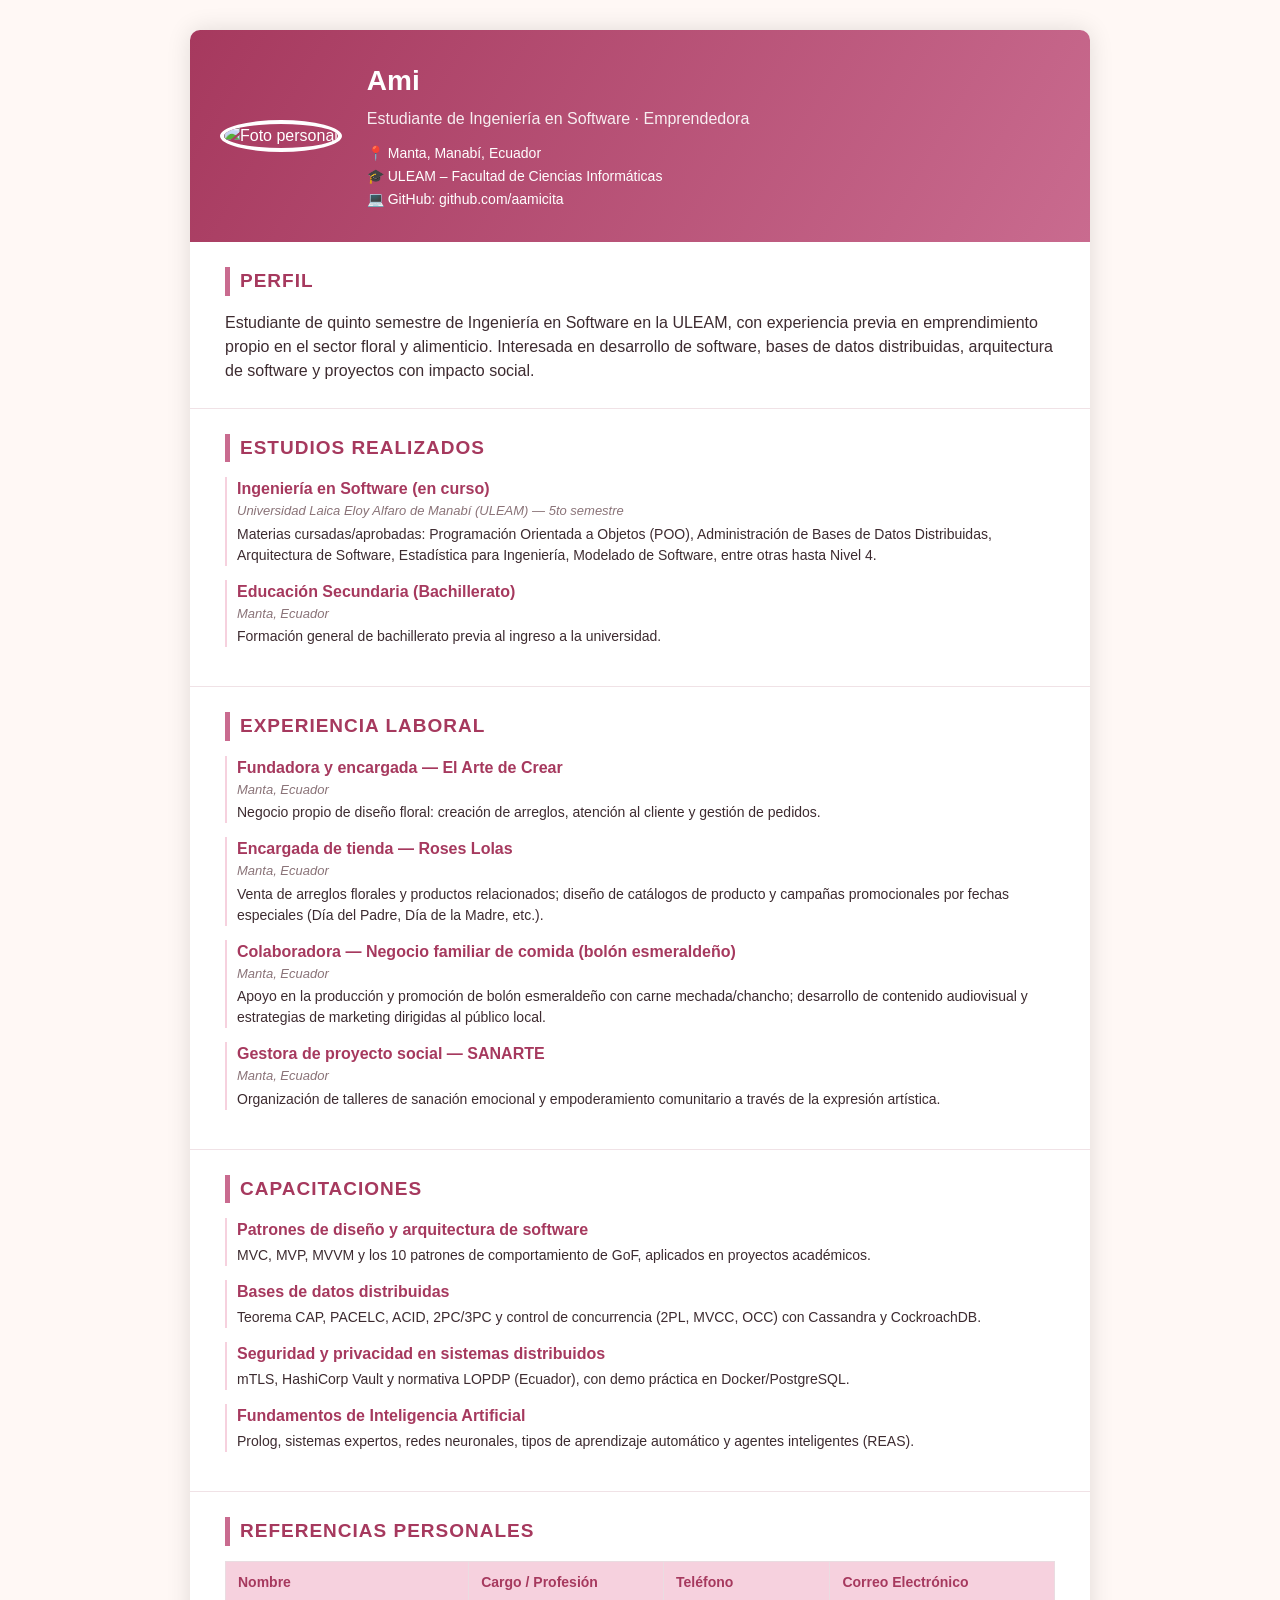
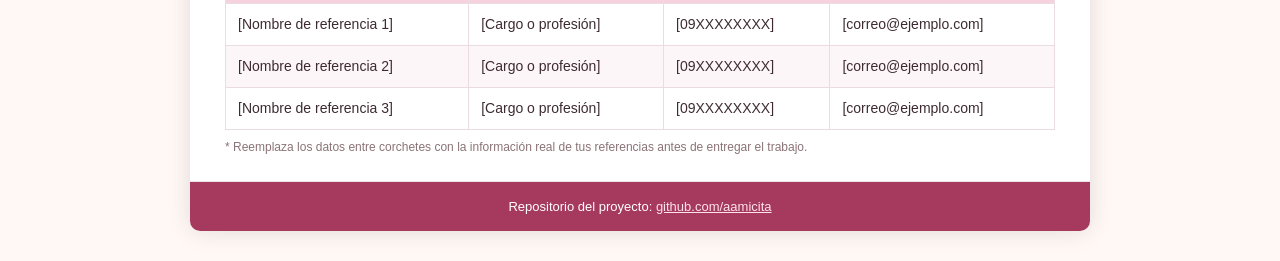
==== index.html @ 1b0b75f3 "Add files via upload" ====
<!DOCTYPE html>
<html lang="es">
<head>
<meta charset="UTF-8">
<title>Hoja de Vida - Ami</title>
<style>
  :root{
    --rosa-oscuro:#a6395e;
    --rosa-medio:#c96b8f;
    --rosa-claro:#f6d1de;
    --crema:#fff8f5;
    --texto:#3d2b30;
  }
  *{box-sizing:border-box; margin:0; padding:0;}
  body{
    font-family: 'Segoe UI', Arial, sans-serif;
    background:var(--crema);
    color:var(--texto);
    line-height:1.5;
  }

  /* ---------- Contenedor general ---------- */
  #contenedor-principal{
    max-width:900px;
    margin:30px auto;
    background:#ffffff;
    box-shadow:0 0 25px rgba(0,0,0,0.12);
    border-radius:10px;
    overflow:hidden;
  }

  /* ---------- Encabezado / datos personales ---------- */
  #datos-personales{
    display:flex;
    align-items:center;
    gap:25px;
    background:linear-gradient(120deg, var(--rosa-oscuro), var(--rosa-medio));
    color:#fff;
    padding:30px;
  }
  #foto-contenedor img{
    width:150px;
    height:150px;
    object-fit:cover;
    border-radius:50%;
    border:4px solid #fff;
  }
  #info-personal h1{
    font-size:28px;
    margin-bottom:5px;
  }
  #info-personal h2{
    font-weight:400;
    font-size:16px;
    opacity:0.9;
    margin-bottom:12px;
  }
  #info-personal p{ font-size:14px; margin:2px 0; }

  /* ---------- Secciones generales ---------- */
  .seccion{
    padding:25px 35px;
    border-bottom:1px solid #f0e2e6;
  }
  .seccion h3{
    color:var(--rosa-oscuro);
    font-size:19px;
    text-transform:uppercase;
    letter-spacing:1px;
    border-left:5px solid var(--rosa-medio);
    padding-left:10px;
    margin-bottom:15px;
  }

  /* ---------- Estudios / experiencia / capacitaciones ---------- */
  .item{
    margin-bottom:14px;
    padding-left:10px;
    border-left:2px solid var(--rosa-claro);
  }
  .item .titulo{
    font-weight:600;
    color:var(--rosa-oscuro);
  }
  .item .fecha{
    font-size:13px;
    color:#8a7378;
    font-style:italic;
  }
  .item .detalle{
    font-size:14px;
    margin-top:3px;
  }

  /* ---------- Tabla de referencias ---------- */
  table{
    width:100%;
    border-collapse:collapse;
    font-size:14px;
  }
  th, td{
    padding:10px 12px;
    text-align:left;
    border:1px solid #eadce1;
  }
  th{
    background:var(--rosa-claro);
    color:var(--rosa-oscuro);
  }
  tr:nth-child(even){ background:#fdf6f8; }

  /* ---------- Pie de página ---------- */
  #pie-pagina{
    background:var(--rosa-oscuro);
    color:#fff;
    text-align:center;
    padding:15px;
    font-size:13px;
  }
  #pie-pagina a{ color:#ffe3ec; }

  @media print{
    body{ background:#fff; }
    #contenedor-principal{ box-shadow:none; margin:0; max-width:100%; }
  }
</style>
</head>
<body>

<div id="contenedor-principal">

  <!-- Contenedor: Datos personales -->
  <div id="datos-personales">
    <div id="foto-contenedor">
      <img src="img/foto-perfil.svg" alt="Foto personal">
    </div>
    <div id="info-personal">
      <h1>Ami</h1>
      <h2>Estudiante de Ingeniería en Software · Emprendedora</h2>
      <p>📍 Manta, Manabí, Ecuador</p>
      <p>🎓 ULEAM – Facultad de Ciencias Informáticas</p>
      <p>💻 GitHub: github.com/aamicita</p>
    </div>
  </div>

  <!-- Contenedor: Perfil breve -->
  <div class="seccion">
    <h3>Perfil</h3>
    <p>Estudiante de quinto semestre de Ingeniería en Software en la ULEAM, con experiencia previa en
    emprendimiento propio en el sector floral y alimenticio. Interesada en desarrollo de software,
    bases de datos distribuidas, arquitectura de software y proyectos con impacto social.</p>
  </div>

  <!-- Contenedor: Estudios realizados -->
  <div class="seccion" id="estudios">
    <h3>Estudios Realizados</h3>
    <div class="item">
      <div class="titulo">Ingeniería en Software (en curso)</div>
      <div class="fecha">Universidad Laica Eloy Alfaro de Manabí (ULEAM) — 5to semestre</div>
      <div class="detalle">
        Materias cursadas/aprobadas: Programación Orientada a Objetos (POO), Administración de Bases
        de Datos Distribuidas, Arquitectura de Software, Estadística para Ingeniería, Modelado de
        Software, entre otras hasta Nivel 4.
      </div>
    </div>
    <div class="item">
      <div class="titulo">Educación Secundaria (Bachillerato)</div>
      <div class="fecha">Manta, Ecuador</div>
      <div class="detalle">Formación general de bachillerato previa al ingreso a la universidad.</div>
    </div>
  </div>

  <!-- Contenedor: Experiencia laboral -->
  <div class="seccion" id="experiencia">
    <h3>Experiencia Laboral</h3>
    <div class="item">
      <div class="titulo">Fundadora y encargada — El Arte de Crear</div>
      <div class="fecha">Manta, Ecuador</div>
      <div class="detalle">
        Negocio propio de diseño floral: creación de arreglos, atención al cliente y gestión de pedidos.
      </div>
    </div>
    <div class="item">
      <div class="titulo">Encargada de tienda — Roses Lolas</div>
      <div class="fecha">Manta, Ecuador</div>
      <div class="detalle">
        Venta de arreglos florales y productos relacionados; diseño de catálogos de producto y
        campañas promocionales por fechas especiales (Día del Padre, Día de la Madre, etc.).
      </div>
    </div>
    <div class="item">
      <div class="titulo">Colaboradora — Negocio familiar de comida (bolón esmeraldeño)</div>
      <div class="fecha">Manta, Ecuador</div>
      <div class="detalle">
        Apoyo en la producción y promoción de bolón esmeraldeño con carne mechada/chancho; desarrollo
        de contenido audiovisual y estrategias de marketing dirigidas al público local.
      </div>
    </div>
    <div class="item">
      <div class="titulo">Gestora de proyecto social — SANARTE</div>
      <div class="fecha">Manta, Ecuador</div>
      <div class="detalle">
        Organización de talleres de sanación emocional y empoderamiento comunitario a través de la
        expresión artística.
      </div>
    </div>
  </div>

  <!-- Contenedor: Capacitaciones -->
  <div class="seccion" id="capacitaciones">
    <h3>Capacitaciones</h3>
    <div class="item">
      <div class="titulo">Patrones de diseño y arquitectura de software</div>
      <div class="detalle">MVC, MVP, MVVM y los 10 patrones de comportamiento de GoF, aplicados en proyectos académicos.</div>
    </div>
    <div class="item">
      <div class="titulo">Bases de datos distribuidas</div>
      <div class="detalle">Teorema CAP, PACELC, ACID, 2PC/3PC y control de concurrencia (2PL, MVCC, OCC) con Cassandra y CockroachDB.</div>
    </div>
    <div class="item">
      <div class="titulo">Seguridad y privacidad en sistemas distribuidos</div>
      <div class="detalle">mTLS, HashiCorp Vault y normativa LOPDP (Ecuador), con demo práctica en Docker/PostgreSQL.</div>
    </div>
    <div class="item">
      <div class="titulo">Fundamentos de Inteligencia Artificial</div>
      <div class="detalle">Prolog, sistemas expertos, redes neuronales, tipos de aprendizaje automático y agentes inteligentes (REAS).</div>
    </div>
  </div>

  <!-- Contenedor: Referencias personales -->
  <div class="seccion" id="referencias">
    <h3>Referencias Personales</h3>
    <table>
      <thead>
        <tr>
          <th>Nombre</th>
          <th>Cargo / Profesión</th>
          <th>Teléfono</th>
          <th>Correo Electrónico</th>
        </tr>
      </thead>
      <tbody>
        <tr>
          <td>[Nombre de referencia 1]</td>
          <td>[Cargo o profesión]</td>
          <td>[09XXXXXXXX]</td>
          <td>[correo@ejemplo.com]</td>
        </tr>
        <tr>
          <td>[Nombre de referencia 2]</td>
          <td>[Cargo o profesión]</td>
          <td>[09XXXXXXXX]</td>
          <td>[correo@ejemplo.com]</td>
        </tr>
        <tr>
          <td>[Nombre de referencia 3]</td>
          <td>[Cargo o profesión]</td>
          <td>[09XXXXXXXX]</td>
          <td>[correo@ejemplo.com]</td>
        </tr>
      </tbody>
    </table>
    <p style="font-size:12px; color:#8a7378; margin-top:8px;">
      * Reemplaza los datos entre corchetes con la información real de tus referencias antes de entregar el trabajo.
    </p>
  </div>

  <div id="pie-pagina">
    Repositorio del proyecto: <a href="https://github.com/aamicita">github.com/aamicita</a>
  </div>

</div>
</body>
</html>
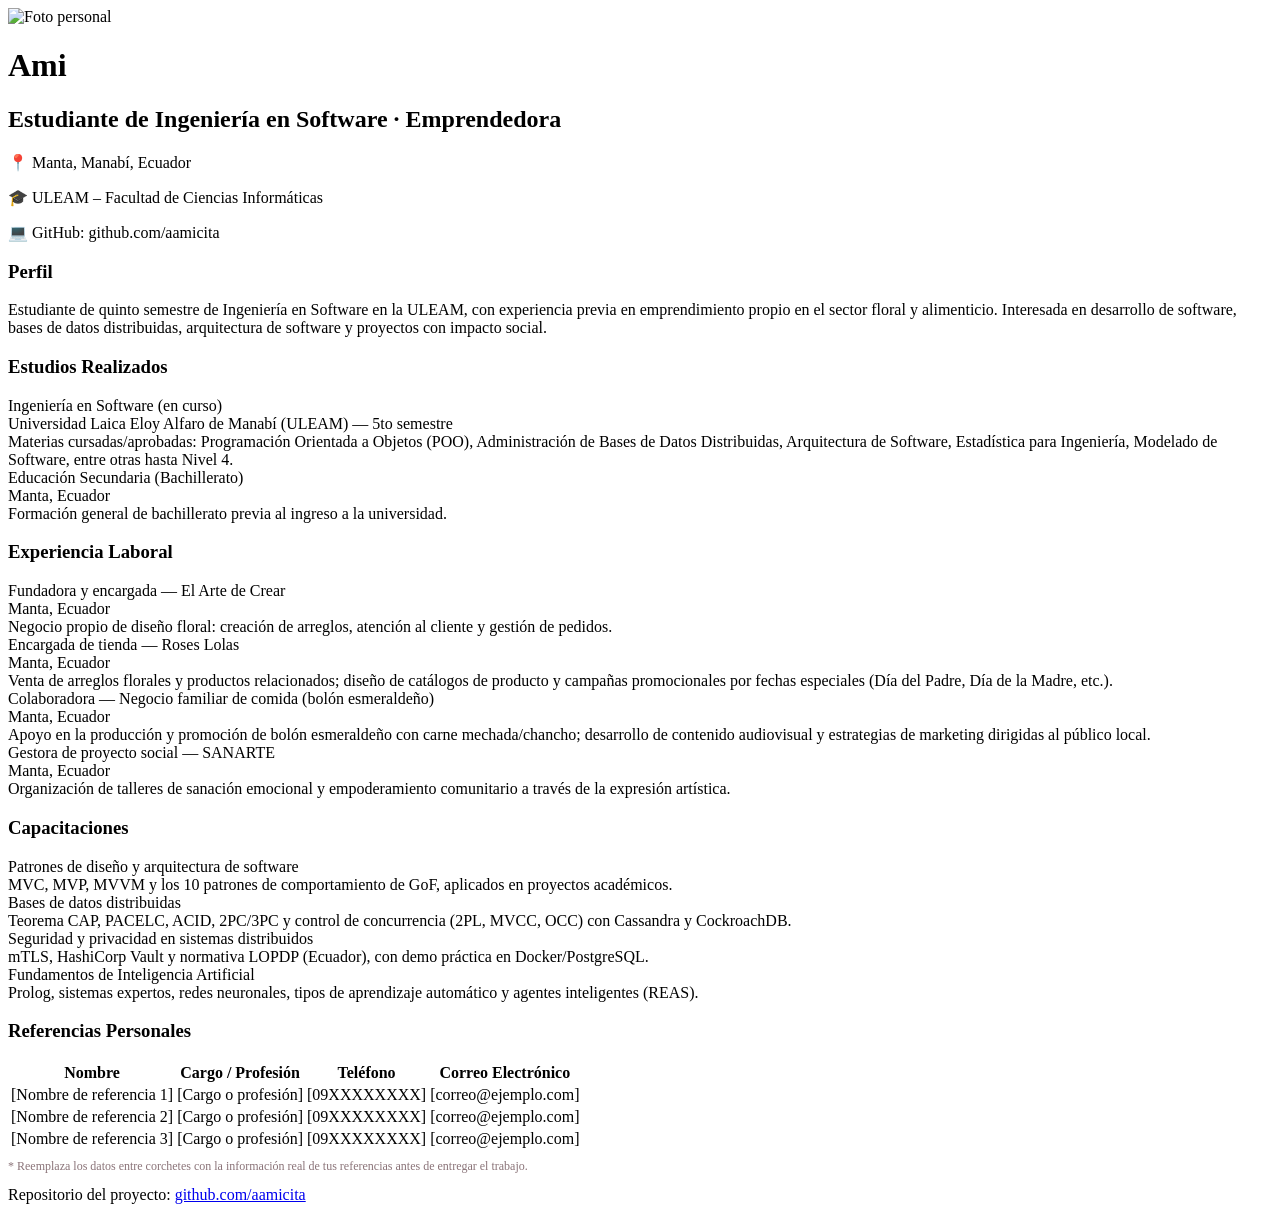
==== commit eb21a303: "Refactor CSS to use external stylesheet Removed internal CSS styles and added link to external style" ====
--- a/index.html
+++ b/index.html
@@ -3,127 +3,8 @@
 <head>
 <meta charset="UTF-8">
 <title>Hoja de Vida - Ami</title>
-<style>
-  :root{
-    --rosa-oscuro:#a6395e;
-    --rosa-medio:#c96b8f;
-    --rosa-claro:#f6d1de;
-    --crema:#fff8f5;
-    --texto:#3d2b30;
-  }
-  *{box-sizing:border-box; margin:0; padding:0;}
-  body{
-    font-family: 'Segoe UI', Arial, sans-serif;
-    background:var(--crema);
-    color:var(--texto);
-    line-height:1.5;
-  }
-
-  /* ---------- Contenedor general ---------- */
-  #contenedor-principal{
-    max-width:900px;
-    margin:30px auto;
-    background:#ffffff;
-    box-shadow:0 0 25px rgba(0,0,0,0.12);
-    border-radius:10px;
-    overflow:hidden;
-  }
-
-  /* ---------- Encabezado / datos personales ---------- */
-  #datos-personales{
-    display:flex;
-    align-items:center;
-    gap:25px;
-    background:linear-gradient(120deg, var(--rosa-oscuro), var(--rosa-medio));
-    color:#fff;
-    padding:30px;
-  }
-  #foto-contenedor img{
-    width:150px;
-    height:150px;
-    object-fit:cover;
-    border-radius:50%;
-    border:4px solid #fff;
-  }
-  #info-personal h1{
-    font-size:28px;
-    margin-bottom:5px;
-  }
-  #info-personal h2{
-    font-weight:400;
-    font-size:16px;
-    opacity:0.9;
-    margin-bottom:12px;
-  }
-  #info-personal p{ font-size:14px; margin:2px 0; }
-
-  /* ---------- Secciones generales ---------- */
-  .seccion{
-    padding:25px 35px;
-    border-bottom:1px solid #f0e2e6;
-  }
-  .seccion h3{
-    color:var(--rosa-oscuro);
-    font-size:19px;
-    text-transform:uppercase;
-    letter-spacing:1px;
-    border-left:5px solid var(--rosa-medio);
-    padding-left:10px;
-    margin-bottom:15px;
-  }
-
-  /* ---------- Estudios / experiencia / capacitaciones ---------- */
-  .item{
-    margin-bottom:14px;
-    padding-left:10px;
-    border-left:2px solid var(--rosa-claro);
-  }
-  .item .titulo{
-    font-weight:600;
-    color:var(--rosa-oscuro);
-  }
-  .item .fecha{
-    font-size:13px;
-    color:#8a7378;
-    font-style:italic;
-  }
-  .item .detalle{
-    font-size:14px;
-    margin-top:3px;
-  }
-
-  /* ---------- Tabla de referencias ---------- */
-  table{
-    width:100%;
-    border-collapse:collapse;
-    font-size:14px;
-  }
-  th, td{
-    padding:10px 12px;
-    text-align:left;
-    border:1px solid #eadce1;
-  }
-  th{
-    background:var(--rosa-claro);
-    color:var(--rosa-oscuro);
-  }
-  tr:nth-child(even){ background:#fdf6f8; }
-
-  /* ---------- Pie de página ---------- */
-  #pie-pagina{
-    background:var(--rosa-oscuro);
-    color:#fff;
-    text-align:center;
-    padding:15px;
-    font-size:13px;
-  }
-  #pie-pagina a{ color:#ffe3ec; }
-
-  @media print{
-    body{ background:#fff; }
-    #contenedor-principal{ box-shadow:none; margin:0; max-width:100%; }
-  }
-</style>
+<!-- Enlace a la hoja de estilos externa (carpeta css/) -->
+<link rel="stylesheet" href="css/estilos.css">
 </head>
 <body>
 
@@ -132,6 +13,10 @@
   <!-- Contenedor: Datos personales -->
   <div id="datos-personales">
     <div id="foto-contenedor">
+      <!-- FOTO PERSONAL:
+           El archivo de la imagen debe estar dentro de la carpeta img/.
+           Reemplaza "foto-perfil.svg" por el nombre real de tu foto,
+           por ejemplo: img/foto-perfil.jpg  o  img/foto-perfil.png -->
       <img src="img/foto-perfil.svg" alt="Foto personal">
     </div>
     <div id="info-personal">
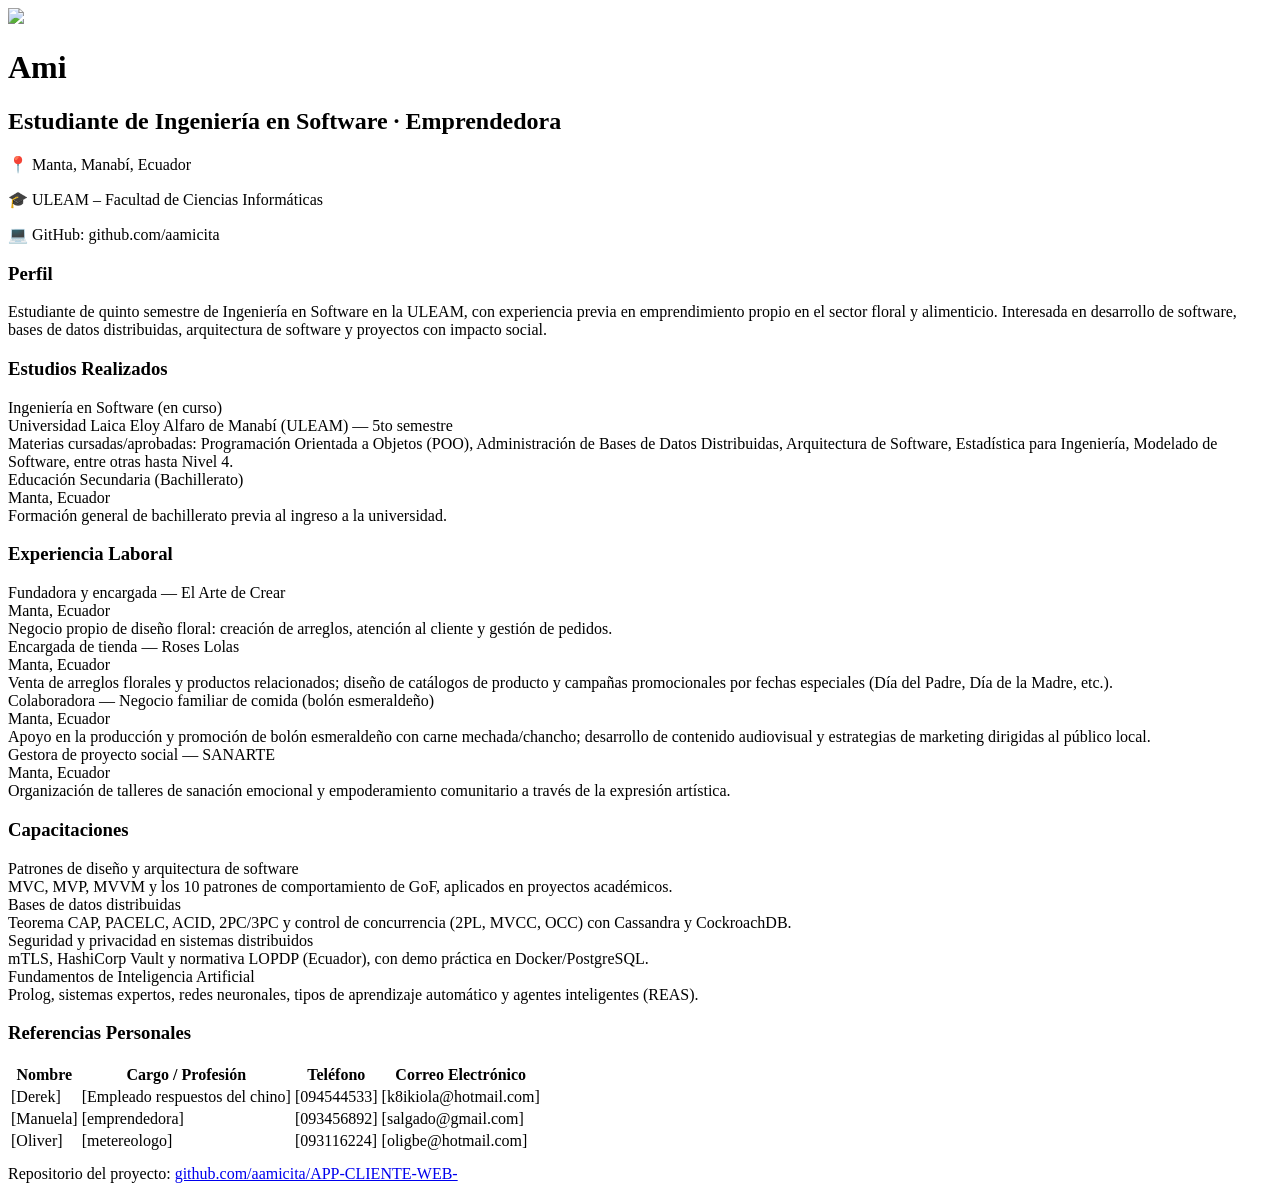
==== commit a2f472be: "grego CSS separad" ====
--- a/index.html
+++ b/index.html
@@ -17,7 +17,7 @@
            El archivo de la imagen debe estar dentro de la carpeta img/.
            Reemplaza "foto-perfil.svg" por el nombre real de tu foto,
            por ejemplo: img/foto-perfil.jpg  o  img/foto-perfil.png -->
-      <img src="img/foto-perfil.svg" alt="Foto personal">
+      <img src="C:\Users\Mathh\Downloads\img\image.png">
     </div>
     <div id="info-personal">
       <h1>Ami</h1>
@@ -126,32 +126,31 @@
       </thead>
       <tbody>
         <tr>
-          <td>[Nombre de referencia 1]</td>
-          <td>[Cargo o profesión]</td>
-          <td>[09XXXXXXXX]</td>
-          <td>[correo@ejemplo.com]</td>
+          <td>[Derek]</td>
+          <td>[Empleado respuestos del chino]</td>
+          <td>[094544533]</td>
+          <td>[k8ikiola@hotmail.com]</td>
         </tr>
         <tr>
-          <td>[Nombre de referencia 2]</td>
-          <td>[Cargo o profesión]</td>
-          <td>[09XXXXXXXX]</td>
-          <td>[correo@ejemplo.com]</td>
+          <td>[Manuela]</td>
+          <td>[emprendedora]</td>
+          <td>[093456892]</td>
+          <td>[salgado@gmail.com]</td>
         </tr>
         <tr>
-          <td>[Nombre de referencia 3]</td>
-          <td>[Cargo o profesión]</td>
-          <td>[09XXXXXXXX]</td>
-          <td>[correo@ejemplo.com]</td>
+          <td>[Oliver]</td>
+          <td>[metereologo]</td>
+          <td>[093116224]</td>
+          <td>[oligbe@hotmail.com]</td>
         </tr>
       </tbody>
     </table>
     <p style="font-size:12px; color:#8a7378; margin-top:8px;">
-      * Reemplaza los datos entre corchetes con la información real de tus referencias antes de entregar el trabajo.
     </p>
   </div>
 
   <div id="pie-pagina">
-    Repositorio del proyecto: <a href="https://github.com/aamicita">github.com/aamicita</a>
+     Repositorio del proyecto: <a href="https://github.com/aamicita/APP-CLIENTE-WEB-">github.com/aamicita/APP-CLIENTE-WEB-</a>
   </div>
 
 </div>
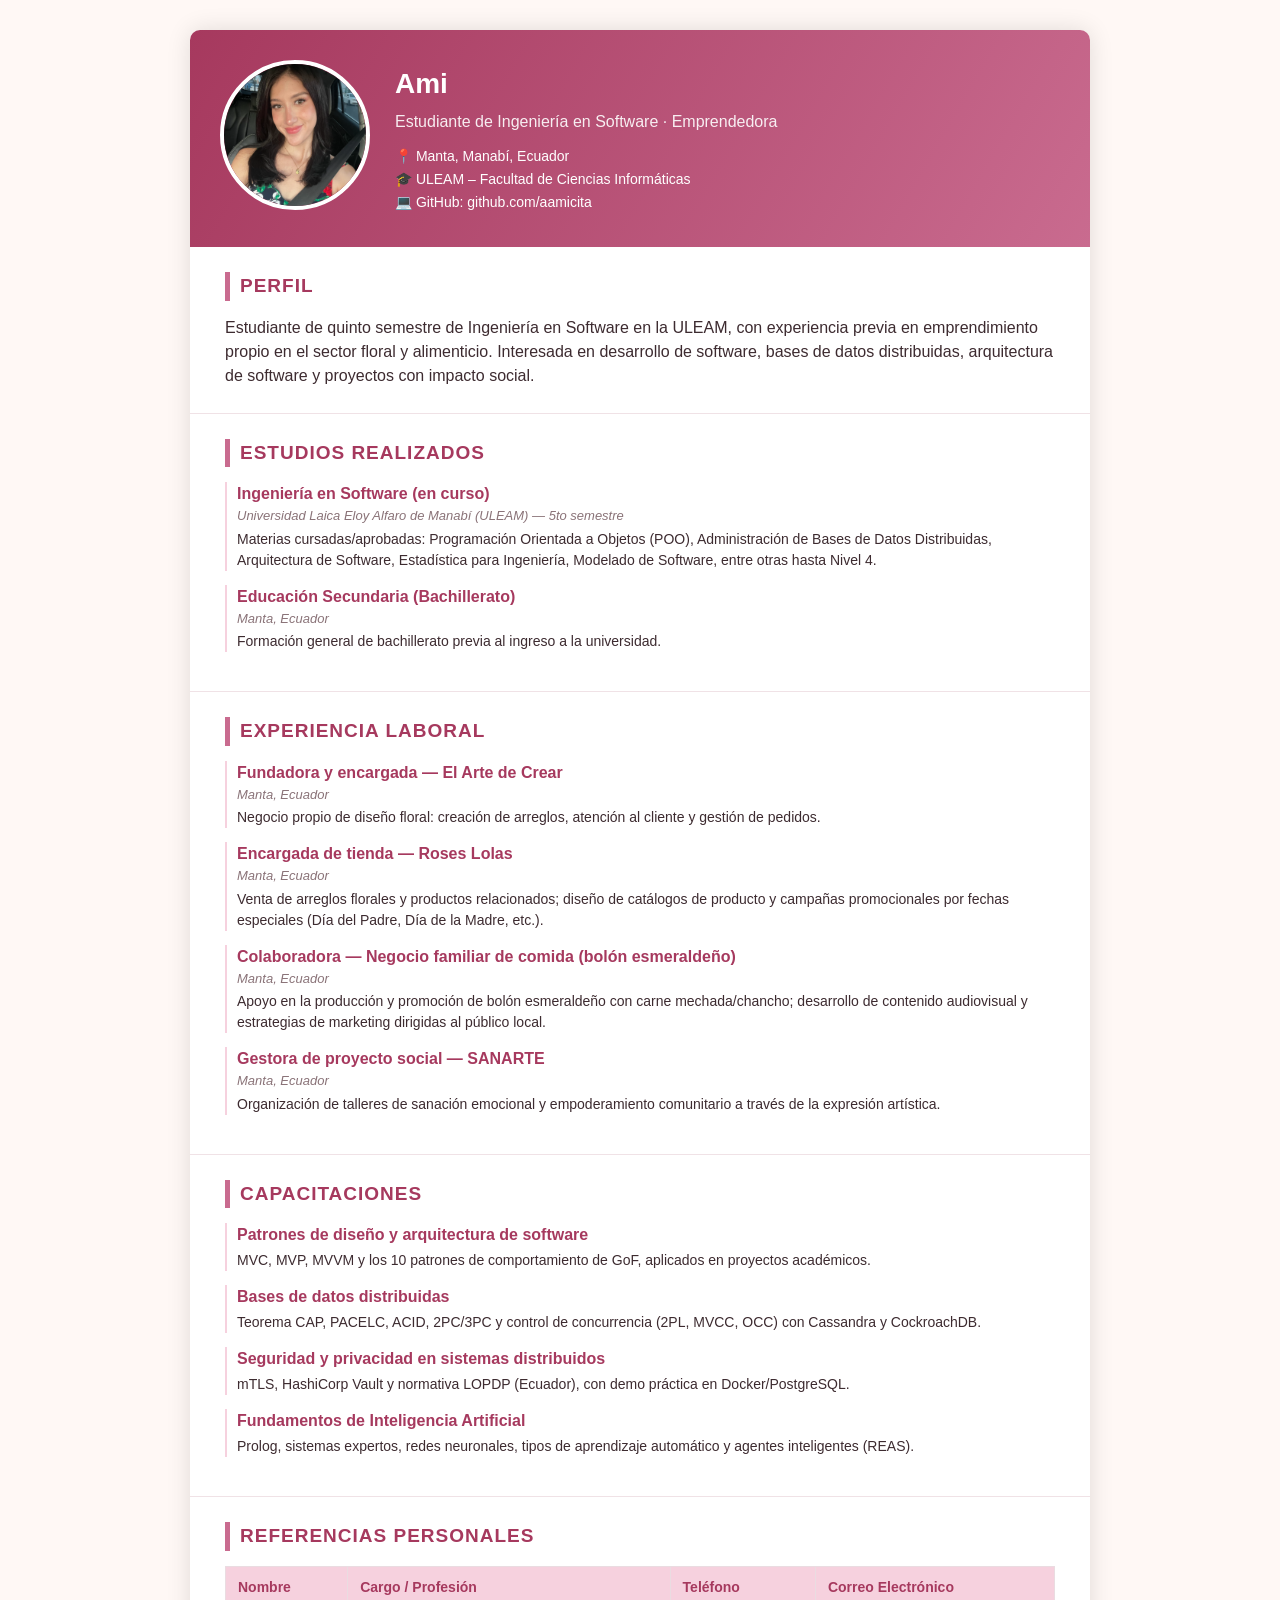
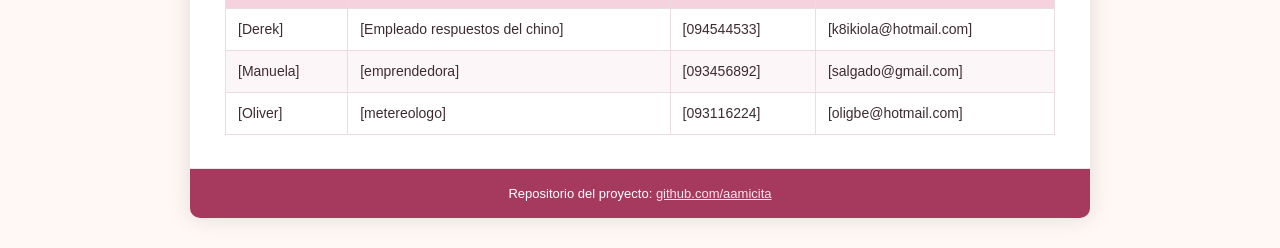
==== commit e7c8ec7b: "Agrego foto real" ====
--- a/index.html
+++ b/index.html
@@ -17,7 +17,7 @@
            El archivo de la imagen debe estar dentro de la carpeta img/.
            Reemplaza "foto-perfil.svg" por el nombre real de tu foto,
            por ejemplo: img/foto-perfil.jpg  o  img/foto-perfil.png -->
-      <img src="C:\Users\Mathh\Downloads\img\image.png">
+       <img src="img/FotoP.png" alt="Foto personal">
     </div>
     <div id="info-personal">
       <h1>Ami</h1>
@@ -150,7 +150,7 @@
   </div>
 
   <div id="pie-pagina">
-     Repositorio del proyecto: <a href="https://github.com/aamicita/APP-CLIENTE-WEB-">github.com/aamicita/APP-CLIENTE-WEB-</a>
+    Repositorio del proyecto: <a href="https://github.com/aamicita">github.com/aamicita</a>
   </div>
 
 </div>
--- a/css/estilos.css
+++ b/css/estilos.css
@@ -0,0 +1,139 @@
+/* ============================================================
+   HOJA DE ESTILOS - Hoja de Vida Personal
+   Archivo: css/estilos.css
+   ============================================================ */
+
+:root{
+  --rosa-oscuro:#a6395e;
+  --rosa-medio:#c96b8f;
+  --rosa-claro:#f6d1de;
+  --crema:#fff8f5;
+  --texto:#3d2b30;
+}
+
+*{ box-sizing:border-box; margin:0; padding:0; }
+
+body{
+  font-family: 'Segoe UI', Arial, sans-serif;
+  background:var(--crema);
+  color:var(--texto);
+  line-height:1.5;
+}
+
+/* ---------- Contenedor general ---------- */
+#contenedor-principal{
+  max-width:900px;
+  margin:30px auto;
+  background:#ffffff;
+  box-shadow:0 0 25px rgba(0,0,0,0.12);
+  border-radius:10px;
+  overflow:hidden;
+}
+
+/* ---------- Encabezado / datos personales ---------- */
+#datos-personales{
+  display:flex;
+  align-items:center;
+  gap:25px;
+  background:linear-gradient(120deg, var(--rosa-oscuro), var(--rosa-medio));
+  color:#fff;
+  padding:30px;
+}
+
+#foto-contenedor img{
+  width:150px;
+  height:150px;
+  object-fit:cover;
+  border-radius:50%;
+  border:4px solid #fff;
+}
+
+#info-personal h1{
+  font-size:28px;
+  margin-bottom:5px;
+}
+
+#info-personal h2{
+  font-weight:400;
+  font-size:16px;
+  opacity:0.9;
+  margin-bottom:12px;
+}
+
+#info-personal p{ font-size:14px; margin:2px 0; }
+
+/* ---------- Secciones generales ---------- */
+.seccion{
+  padding:25px 35px;
+  border-bottom:1px solid #f0e2e6;
+}
+
+.seccion h3{
+  color:var(--rosa-oscuro);
+  font-size:19px;
+  text-transform:uppercase;
+  letter-spacing:1px;
+  border-left:5px solid var(--rosa-medio);
+  padding-left:10px;
+  margin-bottom:15px;
+}
+
+/* ---------- Estudios / experiencia / capacitaciones ---------- */
+.item{
+  margin-bottom:14px;
+  padding-left:10px;
+  border-left:2px solid var(--rosa-claro);
+}
+
+.item .titulo{
+  font-weight:600;
+  color:var(--rosa-oscuro);
+}
+
+.item .fecha{
+  font-size:13px;
+  color:#8a7378;
+  font-style:italic;
+}
+
+.item .detalle{
+  font-size:14px;
+  margin-top:3px;
+}
+
+/* ---------- Tabla de referencias ---------- */
+table{
+  width:100%;
+  border-collapse:collapse;
+  font-size:14px;
+}
+
+th, td{
+  padding:10px 12px;
+  text-align:left;
+  border:1px solid #eadce1;
+}
+
+th{
+  background:var(--rosa-claro);
+  color:var(--rosa-oscuro);
+}
+
+tr:nth-child(even){ background:#fdf6f8; }
+
+/* ---------- Pie de página ---------- */
+#pie-pagina{
+  background:var(--rosa-oscuro);
+  color:#fff;
+  text-align:center;
+  padding:15px;
+  font-size:13px;
+}
+
+#pie-pagina a{ color:#ffe3ec; }
+
+/* ---------- Ajuste para impresión / exportar a PDF ---------- */
+@media print{
+  body{ background:#fff; }
+  #contenedor-principal{ box-shadow:none; margin:0; max-width:100%; }
+}
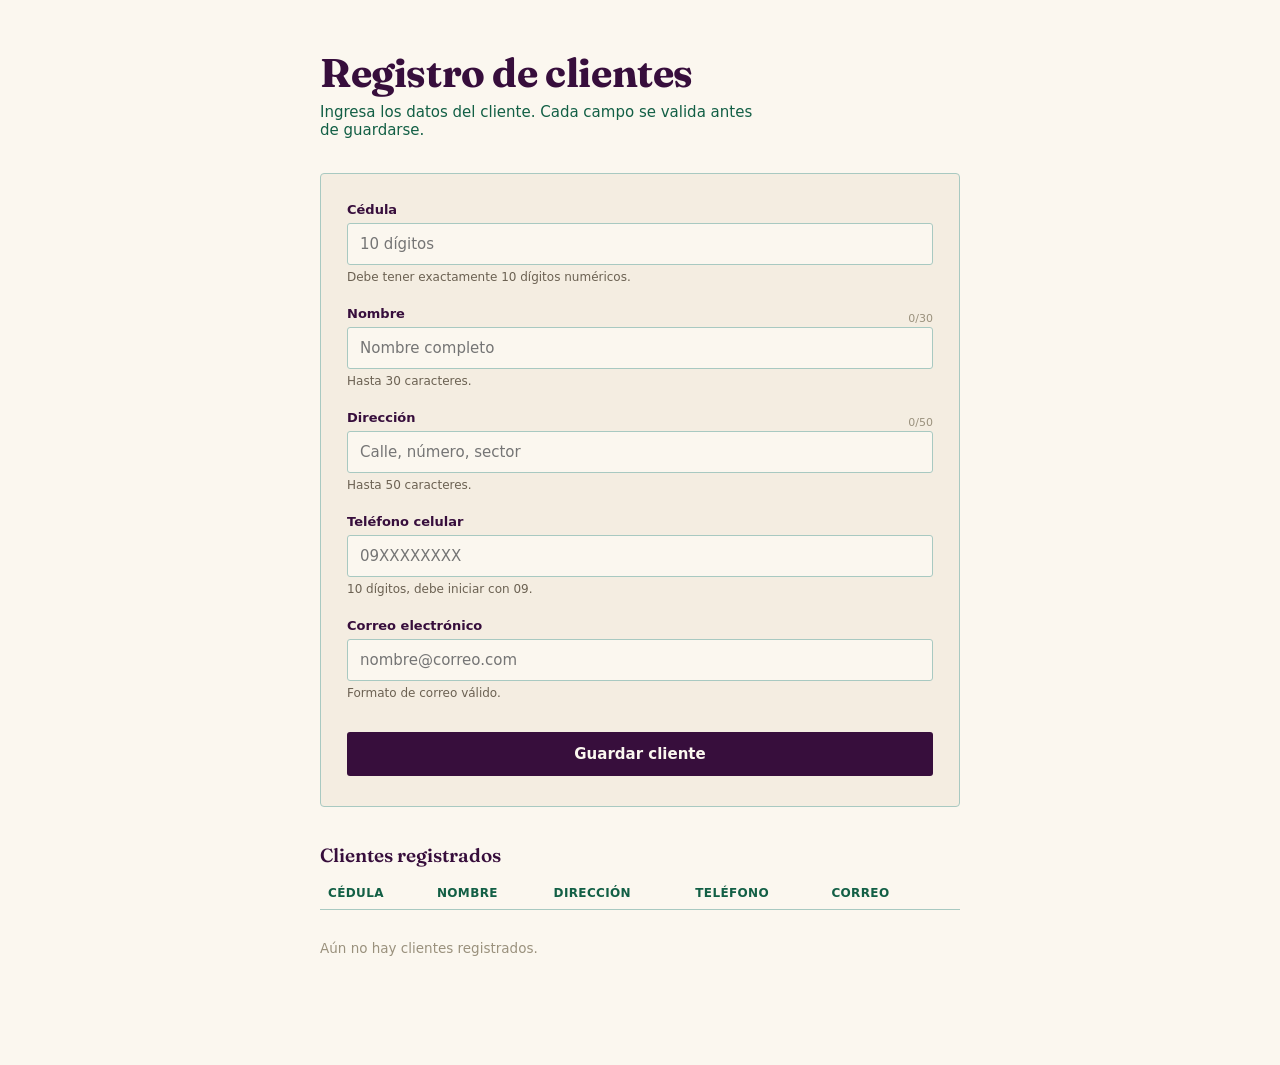
==== commit 9a63021c: "TAREA 3s TAREA INDIVIDUAL:  Diseñar una página web de ingreso de datos de clientes (CEDULA (10 d" ====
--- a/index.html
+++ b/index.html
@@ -2,157 +2,90 @@
 <html lang="es">
 <head>
 <meta charset="UTF-8">
-<title>Hoja de Vida - Ami</title>
-<!-- Enlace a la hoja de estilos externa (carpeta css/) -->
-<link rel="stylesheet" href="css/estilos.css">
+<meta name="viewport" content="width=device-width, initial-scale=1, viewport-fit=cover">
+<title>Registro de Clientes</title>
+
+<!-- Fuentes externas (solo tipografía, no afecta la lógica) -->
+<link rel="preconnect" href="https://fonts.googleapis.com">
+<link rel="preconnect" href="https://fonts.gstatic.com" crossorigin>
+<link href="https://fonts.googleapis.com/css2?family=Fraunces:ital,wght@0,500;0,700;1,500&family=Sans:wght@400;600&display=swap" rel="stylesheet">
+
+<!-- CSS en archivo aparte, como pide la actividad -->
+<link rel="stylesheet" href="styles.css">
 </head>
 <body>
+<div class="wrap">
+  <h1>Registro de clientes</h1>
+  <p class="lede">Ingresa los datos del cliente. Cada campo se valida antes de guardarse.</p>
 
-<div id="contenedor-principal">
+  <!--
+    FORMULARIO PRINCIPAL
+    novalidate: desactivamos la validación automática del navegador
+    porque TODA la validación la hacemos nosotros mismos en script.js,
+    para poder mostrar mensajes personalizados en español.
+  -->
+  <form id="f" novalidate>
 
-  <!-- Contenedor: Datos personales -->
-  <div id="datos-personales">
-    <div id="foto-contenedor">
-      <!-- FOTO PERSONAL:
-           El archivo de la imagen debe estar dentro de la carpeta img/.
-           Reemplaza "foto-perfil.svg" por el nombre real de tu foto,
-           por ejemplo: img/foto-perfil.jpg  o  img/foto-perfil.png -->
-       <img src="img/FotoP.png" alt="Foto personal">
+    <!-- ============ CAMPO: CÉDULA ============ -->
+    <!-- Validación en JS: debe tener EXACTAMENTE 10 dígitos numéricos -->
+    <div class="field" data-field="cedula">
+      <label for="cedula">Cédula</label>
+      <input id="cedula" inputmode="numeric" maxlength="10" placeholder="10 dígitos">
+      <div class="hint">Debe tener exactamente 10 dígitos numéricos.</div>
     </div>
-    <div id="info-personal">
-      <h1>Ami</h1>
-      <h2>Estudiante de Ingeniería en Software · Emprendedora</h2>
-      <p>📍 Manta, Manabí, Ecuador</p>
-      <p>🎓 ULEAM – Facultad de Ciencias Informáticas</p>
-      <p>💻 GitHub: github.com/aamicita</p>
+
+    <!-- ============ CAMPO: NOMBRE ============ -->
+    <!-- Validación en JS: no puede estar vacío y máximo 30 caracteres -->
+    <div class="field" data-field="nombre">
+      <label for="nombre">Nombre</label>
+      <input id="nombre" maxlength="30" placeholder="Nombre completo">
+      <span class="counter" id="c-nombre">0/30</span>
+      <div class="hint">Hasta 30 caracteres.</div>
     </div>
-  </div>
 
-  <!-- Contenedor: Perfil breve -->
-  <div class="seccion">
-    <h3>Perfil</h3>
-    <p>Estudiante de quinto semestre de Ingeniería en Software en la ULEAM, con experiencia previa en
-    emprendimiento propio en el sector floral y alimenticio. Interesada en desarrollo de software,
-    bases de datos distribuidas, arquitectura de software y proyectos con impacto social.</p>
-  </div>
+    <!-- ============ CAMPO: DIRECCIÓN ============ -->
+    <!-- Validación en JS: no puede estar vacío y máximo 50 caracteres -->
+    <div class="field" data-field="direccion">
+      <label for="direccion">Dirección</label>
+      <input id="direccion" maxlength="50" placeholder="Calle, número, sector">
+      <span class="counter" id="c-direccion">0/50</span>
+      <div class="hint">Hasta 50 caracteres.</div>
+    </div>
 
-  <!-- Contenedor: Estudios realizados -->
-  <div class="seccion" id="estudios">
-    <h3>Estudios Realizados</h3>
-    <div class="item">
-      <div class="titulo">Ingeniería en Software (en curso)</div>
-      <div class="fecha">Universidad Laica Eloy Alfaro de Manabí (ULEAM) — 5to semestre</div>
-      <div class="detalle">
-        Materias cursadas/aprobadas: Programación Orientada a Objetos (POO), Administración de Bases
-        de Datos Distribuidas, Arquitectura de Software, Estadística para Ingeniería, Modelado de
-        Software, entre otras hasta Nivel 4.
-      </div>
+    <!-- ============ CAMPO: TELÉFONO CELULAR ============ -->
+    <!-- Validación en JS: 10 dígitos y debe empezar con "09" (formato Ecuador) -->
+    <div class="field" data-field="telefono">
+      <label for="telefono">Teléfono celular</label>
+      <input id="telefono" inputmode="numeric" maxlength="10" placeholder="09XXXXXXXX">
+      <div class="hint">10 dígitos, debe iniciar con 09.</div>
     </div>
-    <div class="item">
-      <div class="titulo">Educación Secundaria (Bachillerato)</div>
-      <div class="fecha">Manta, Ecuador</div>
-      <div class="detalle">Formación general de bachillerato previa al ingreso a la universidad.</div>
+
+    <!-- ============ CAMPO: CORREO ELECTRÓNICO ============ -->
+    <!-- Validación en JS: debe tener formato de correo (texto@texto.texto) -->
+    <div class="field" data-field="correo">
+      <label for="correo">Correo electrónico</label>
+      <input id="correo" type="email" placeholder="nombre@correo.com">
+      <div class="hint">Formato de correo válido.</div>
     </div>
-  </div>
 
-  <!-- Contenedor: Experiencia laboral -->
-  <div class="seccion" id="experiencia">
-    <h3>Experiencia Laboral</h3>
-    <div class="item">
-      <div class="titulo">Fundadora y encargada — El Arte de Crear</div>
-      <div class="fecha">Manta, Ecuador</div>
-      <div class="detalle">
-        Negocio propio de diseño floral: creación de arreglos, atención al cliente y gestión de pedidos.
-      </div>
-    </div>
-    <div class="item">
-      <div class="titulo">Encargada de tienda — Roses Lolas</div>
-      <div class="fecha">Manta, Ecuador</div>
-      <div class="detalle">
-        Venta de arreglos florales y productos relacionados; diseño de catálogos de producto y
-        campañas promocionales por fechas especiales (Día del Padre, Día de la Madre, etc.).
-      </div>
-    </div>
-    <div class="item">
-      <div class="titulo">Colaboradora — Negocio familiar de comida (bolón esmeraldeño)</div>
-      <div class="fecha">Manta, Ecuador</div>
-      <div class="detalle">
-        Apoyo en la producción y promoción de bolón esmeraldeño con carne mechada/chancho; desarrollo
-        de contenido audiovisual y estrategias de marketing dirigidas al público local.
-      </div>
-    </div>
-    <div class="item">
-      <div class="titulo">Gestora de proyecto social — SANARTE</div>
-      <div class="fecha">Manta, Ecuador</div>
-      <div class="detalle">
-        Organización de talleres de sanación emocional y empoderamiento comunitario a través de la
-        expresión artística.
-      </div>
-    </div>
-  </div>
+    <!-- Aquí se muestra el mensaje de éxito o error después de intentar guardar -->
+    <div id="msg"></div>
 
-  <!-- Contenedor: Capacitaciones -->
-  <div class="seccion" id="capacitaciones">
-    <h3>Capacitaciones</h3>
-    <div class="item">
-      <div class="titulo">Patrones de diseño y arquitectura de software</div>
-      <div class="detalle">MVC, MVP, MVVM y los 10 patrones de comportamiento de GoF, aplicados en proyectos académicos.</div>
-    </div>
-    <div class="item">
-      <div class="titulo">Bases de datos distribuidas</div>
-      <div class="detalle">Teorema CAP, PACELC, ACID, 2PC/3PC y control de concurrencia (2PL, MVCC, OCC) con Cassandra y CockroachDB.</div>
-    </div>
-    <div class="item">
-      <div class="titulo">Seguridad y privacidad en sistemas distribuidos</div>
-      <div class="detalle">mTLS, HashiCorp Vault y normativa LOPDP (Ecuador), con demo práctica en Docker/PostgreSQL.</div>
-    </div>
-    <div class="item">
-      <div class="titulo">Fundamentos de Inteligencia Artificial</div>
-      <div class="detalle">Prolog, sistemas expertos, redes neuronales, tipos de aprendizaje automático y agentes inteligentes (REAS).</div>
-    </div>
-  </div>
+    <button type="submit">Guardar cliente</button>
+  </form>
 
-  <!-- Contenedor: Referencias personales -->
-  <div class="seccion" id="referencias">
-    <h3>Referencias Personales</h3>
-    <table>
-      <thead>
-        <tr>
-          <th>Nombre</th>
-          <th>Cargo / Profesión</th>
-          <th>Teléfono</th>
-          <th>Correo Electrónico</th>
-        </tr>
-      </thead>
-      <tbody>
-        <tr>
-          <td>[Derek]</td>
-          <td>[Empleado respuestos del chino]</td>
-          <td>[094544533]</td>
-          <td>[k8ikiola@hotmail.com]</td>
-        </tr>
-        <tr>
-          <td>[Manuela]</td>
-          <td>[emprendedora]</td>
-          <td>[093456892]</td>
-          <td>[salgado@gmail.com]</td>
-        </tr>
-        <tr>
-          <td>[Oliver]</td>
-          <td>[metereologo]</td>
-          <td>[093116224]</td>
-          <td>[oligbe@hotmail.com]</td>
-        </tr>
-      </tbody>
-    </table>
-    <p style="font-size:12px; color:#8a7378; margin-top:8px;">
-    </p>
-  </div>
+  <!-- Tabla donde se listan los clientes ya guardados (viene de script.js) -->
+  <table>
+    <caption>Clientes registrados</caption>
+    <thead>
+      <tr><th>Cédula</th><th>Nombre</th><th>Dirección</th><th>Teléfono</th><th>Correo</th><th></th></tr>
+    </thead>
+    <tbody id="rows"></tbody>
+  </table>
+  <p class="empty" id="empty">Aún no hay clientes registrados.</p>
+</div>
 
-  <div id="pie-pagina">
-    Repositorio del proyecto: <a href="https://github.com/aamicita">github.com/aamicita</a>
-  </div>
-
-</div>
+<!-- JS en archivo aparte: aquí viven las validaciones -->
+<script src="script.js"></script>
 </body>
 </html>
--- a/styles.css
+++ b/styles.css
@@ -0,0 +1,112 @@
+/* ==========================================================
+   VARIABLES DE COLOR
+   Centralizamos los colores aquí para reutilizarlos en todo
+   el documento (fondo, texto, bordes, colores de error/éxito).
+   ========================================================== */
+:root{
+  --deep:#370e3c;   /* azul oscuro: títulos y botón principal */
+  --teal:#125f45;   /* azul-verde: acentos y foco */
+  --sand:#f4ede1;   /* fondo del formulario */
+  --coral:#d9704f;  /* color de error */
+  --ink:#370e3c;    /* color de texto principal */
+  --paper:#fbf7ef;  /* fondo general de la página */
+  --line:#a8c9c1;   /* bordes suaves */
+  box-sizing:border-box;
+  padding-top:env(safe-area-inset-top,0px);
+  padding-bottom:env(safe-area-inset-bottom,0px);
+}
+*{box-sizing:border-box;}
+html{scroll-padding-top:env(safe-area-inset-top,0px);}
+
+/* ==========================================================
+   ESTRUCTURA GENERAL DE LA PÁGINA
+   ========================================================== */
+body{
+  margin:0;
+  background:var(--paper);
+  color:var(--ink);
+  font-family:'Sans','Segoe UI',sans-serif;
+  display:flex;
+  justify-content:center;
+  padding:48px 20px 80px;
+}
+.wrap{width:100%; max-width:640px;}
+
+h1{
+  font-family:'Fraunces', serif;
+  font-weight:700;
+  font-size:clamp(28px,5vw,40px);
+  margin:0 0 6px;
+  letter-spacing:-0.01em;
+}
+.lede{color:var(--teal); margin:0 0 34px; font-size:15px; max-width:46ch;}
+
+/* ==========================================================
+   FORMULARIO
+   ========================================================== */
+form{
+  background:var(--sand);
+  border:1px solid var(--line);
+  border-radius:4px;
+  padding:28px 26px 8px;
+}
+
+/* Cada .field envuelve: label + input + contador + mensaje de ayuda */
+.field{margin-bottom:20px; position:relative;}
+label{display:block; font-size:13px; font-weight:600; color:var(--deep); margin-bottom:6px;}
+.hint{font-size:12px; color:#6b6152; margin-top:5px; min-height:16px;}
+
+input{
+  width:100%;
+  padding:11px 12px;
+  font-size:15px;
+  font-family:inherit;
+  border:1.5px solid var(--line);
+  border-radius:3px;
+  background:var(--paper);
+  color:var(--ink);
+  outline-offset:2px;
+}
+input:focus-visible{outline:2px solid var(--teal);}
+
+/* --- Estados visuales de validación ---
+   Estas clases (.error / .ok) las agrega y quita script.js
+   según el resultado de cada validación. */
+.field.error input{border-color:var(--coral);}
+.field.error .hint{color:var(--coral);}
+.field.ok input{border-color:#4a7a5a;}
+
+/* Contador de caracteres (nombre y dirección) */
+.counter{position:absolute; right:0; top:6px; font-size:11px; color:#9a917d;}
+
+button{
+  width:100%;
+  padding:13px;
+  margin:10px 0 22px;
+  background:var(--deep);
+  color:var(--paper);
+  border:none;
+  border-radius:3px;
+  font-size:15px;
+  font-weight:600;
+  cursor:pointer;
+  font-family:inherit;
+}
+button:hover{background:var(--teal);}
+
+/* Mensaje general de éxito/error tras enviar el formulario */
+#msg{font-size:14px; margin:-10px 0 18px; padding:10px 12px; border-radius:3px; display:none;}
+#msg.show{display:block;}
+#msg.good{background:#e3ede4; color:#2f5a3e;} /* guardado correcto */
+#msg.bad{background:#f5e2da; color:#8a3d24;}  /* hay campos con error */
+
+/* ==========================================================
+   TABLA DE CLIENTES REGISTRADOS
+   ========================================================== */
+table{width:100%; border-collapse:collapse; margin-top:36px; font-size:13.5px;}
+caption{text-align:left; font-family:'Fraunces',serif; font-size:19px; margin-bottom:10px; font-weight:600;}
+th,td{text-align:left; padding:9px 8px; border-bottom:1px solid var(--line); vertical-align:top;}
+th{color:var(--teal); font-weight:600; font-size:12px; text-transform:uppercase; letter-spacing:.03em;}
+tbody tr:hover{background:var(--sand);}
+.empty{color:#9a917d; font-size:13.5px; padding:16px 0;}
+.del{background:none; border:none; color:var(--coral); cursor:pointer; padding:0; font-size:13px; width:auto; margin:0;}
